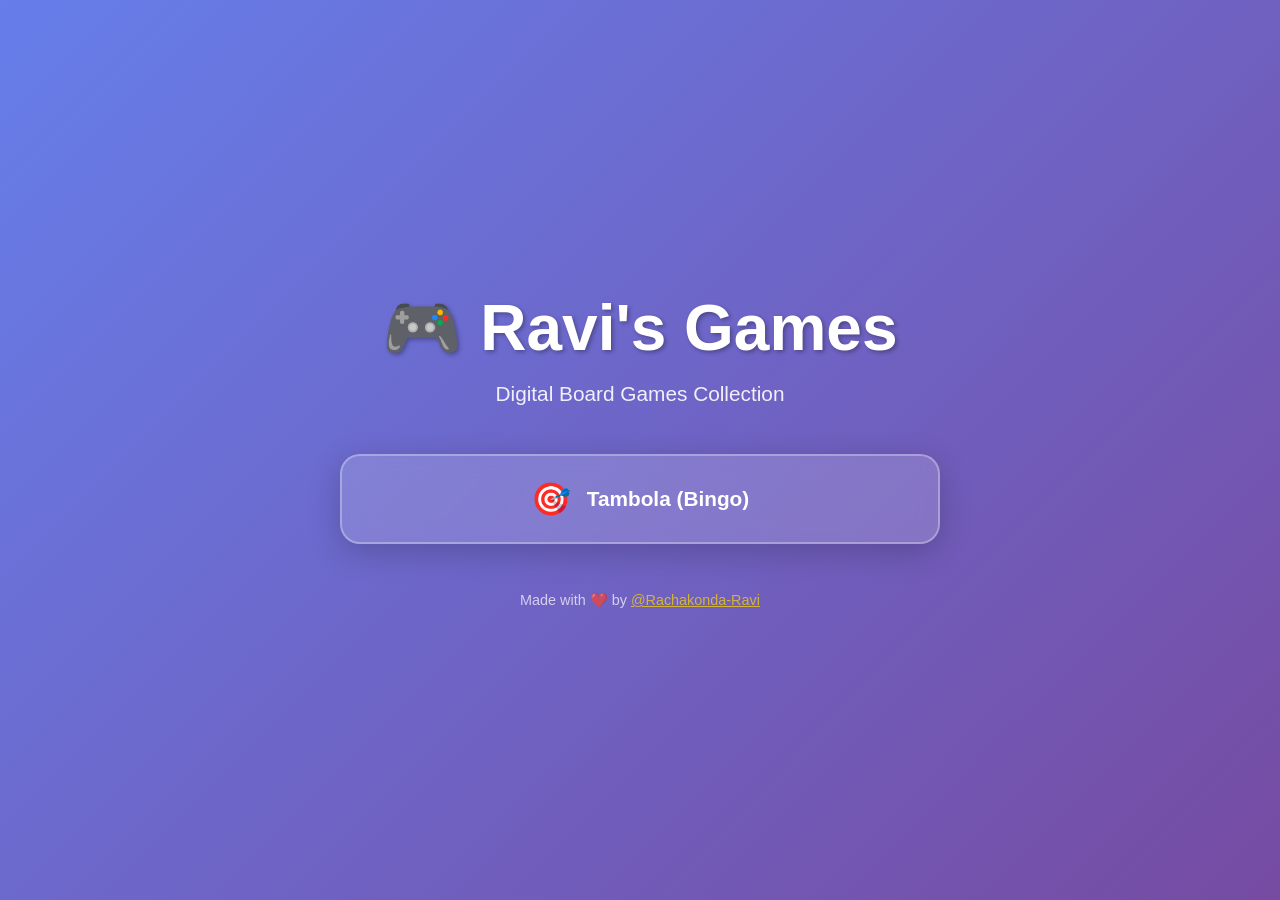
==== index.html @ 0602da0b "Create index.html" ====
<!DOCTYPE html>
<html lang="en">
<head>
    <meta charset="UTF-8">
    <meta name="viewport" content="width=device-width, initial-scale=1.0">
    <title>Ravi's Games 🎮</title>
    <style>
        * { margin: 0; padding: 0; box-sizing: border-box; }
        body {
            font-family: 'Segoe UI', Tahoma, Geneva, Verdana, sans-serif;
            background: linear-gradient(135deg, #667eea 0%, #764ba2 100%);
            min-height: 100vh;
            display: flex;
            flex-direction: column;
            align-items: center;
            justify-content: center;
            color: white;
            text-align: center;
            padding: 20px;
        }
        h1 {
            font-size: clamp(2.5rem, 8vw, 4rem);
            margin-bottom: 1rem;
            text-shadow: 2px 2px 4px rgba(0,0,0,0.3);
        }
        .subtitle {
            font-size: 1.3rem;
            margin-bottom: 3rem;
            opacity: 0.9;
        }
        .games-grid {
            display: grid;
            gap: 2rem;
            max-width: 600px;
            width: 100%;
        }
        .game-btn {
            background: rgba(255,255,255,0.15);
            backdrop-filter: blur(10px);
            border: 2px solid rgba(255,255,255,0.3);
            border-radius: 20px;
            padding: 1.5rem 2rem;
            font-size: 1.3rem;
            font-weight: bold;
            color: white;
            text-decoration: none;
            transition: all 0.3s ease;
            display: flex;
            align-items: center;
            justify-content: center;
            gap: 1rem;
            box-shadow: 0 8px 32px rgba(0,0,0,0.2);
        }
        .game-btn:hover {
            background: rgba(255,255,255,0.25);
            transform: translateY(-5px);
            box-shadow: 0 15px 40px rgba(0,0,0,0.3);
        }
        .game-icon {
            font-size: 2rem;
        }
        footer {
            margin-top: 3rem;
            opacity: 0.7;
            font-size: 0.9rem;
        }
    </style>
</head>
<body>
    <h1>🎮 Ravi's Games</h1>
    <p class="subtitle">Digital Board Games Collection</p>
    
    <div class="games-grid">
        <a href="Tambola.html" class="game-btn">
            <span class="game-icon">🎯</span>
            Tambola (Bingo)
        </a>
    </div>
    
    <footer>
        Made with ❤️ by <a href="https://github.com/Rachakonda-Ravi" style="color: #ffd700;">@Rachakonda-Ravi</a>
    </footer>
</body>
</html>
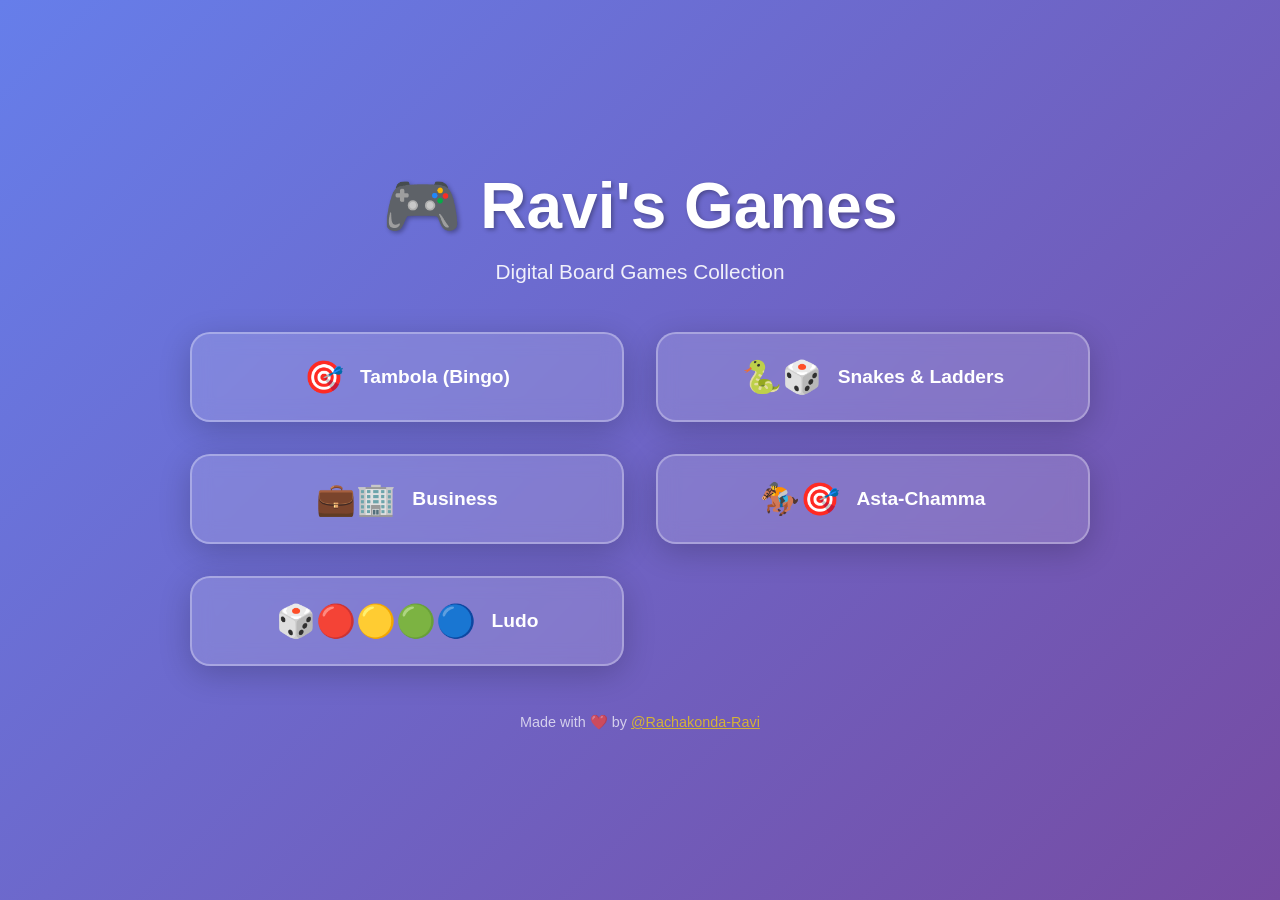
==== commit 2dd1d25a: "Update index.html" ====
--- a/index.html
+++ b/index.html
@@ -30,8 +30,9 @@
         }
         .games-grid {
             display: grid;
+            grid-template-columns: repeat(auto-fit, minmax(280px, 1fr));
             gap: 2rem;
-            max-width: 600px;
+            max-width: 900px;
             width: 100%;
         }
         .game-btn {
@@ -40,7 +41,7 @@
             border: 2px solid rgba(255,255,255,0.3);
             border-radius: 20px;
             padding: 1.5rem 2rem;
-            font-size: 1.3rem;
+            font-size: 1.2rem;
             font-weight: bold;
             color: white;
             text-decoration: none;
@@ -75,6 +76,22 @@
             <span class="game-icon">🎯</span>
             Tambola (Bingo)
         </a>
+        <a href="S&L.html" class="game-btn">
+            <span class="game-icon">🐍🎲</span>
+            Snakes & Ladders
+        </a>
+        <a href="Business.html" class="game-btn">
+            <span class="game-icon">💼🏢</span>
+            Business
+        </a>
+        <a href="AstaChamma.html" class="game-btn">
+            <span class="game-icon">🏇🎯</span>
+            Asta-Chamma
+        </a>
+        <a href="Ludo.html" class="game-btn">
+            <span class="game-icon">🎲🔴🟡🟢🔵</span>
+            Ludo
+        </a>
     </div>
     
     <footer>
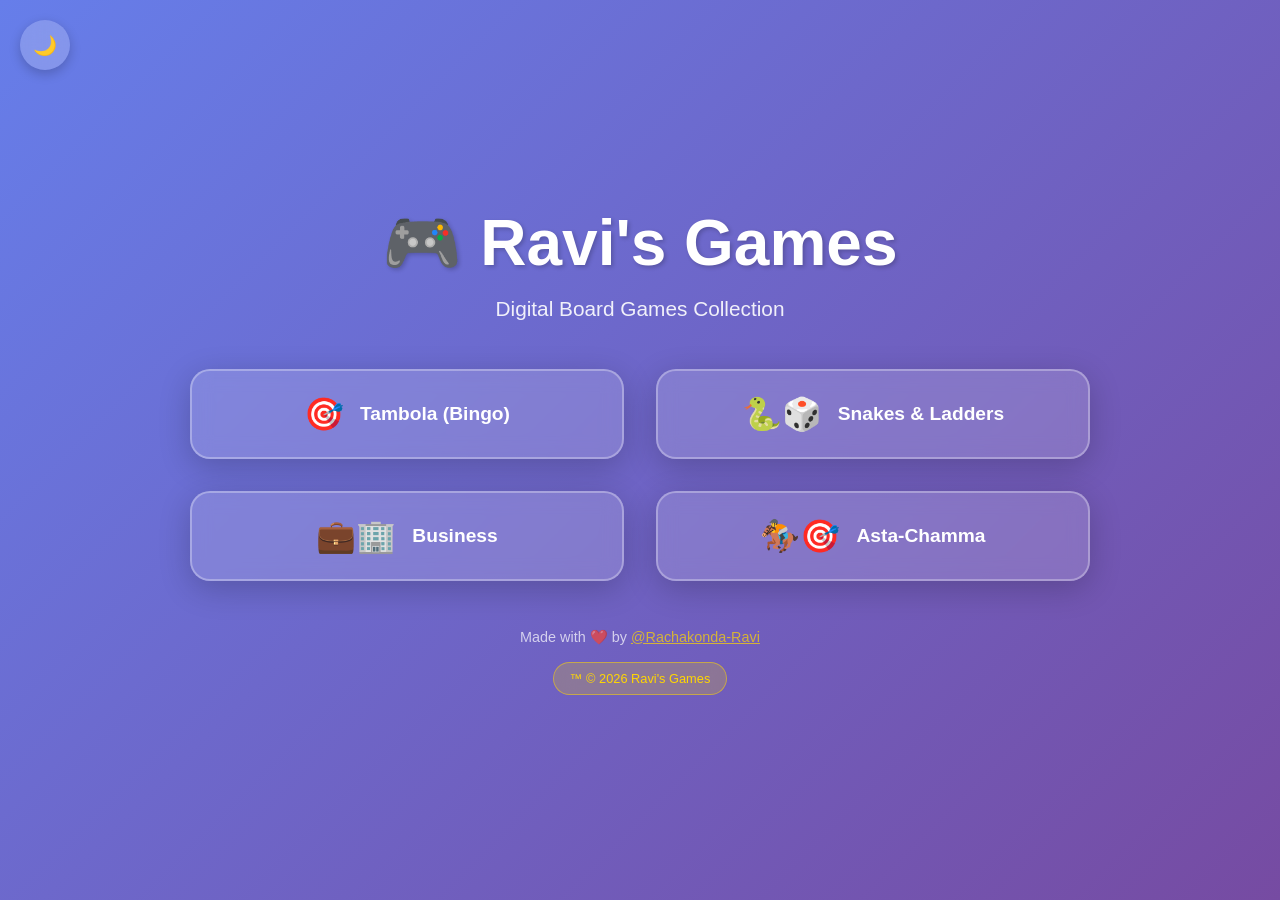
==== commit de267b33: "Update index.html" ====
--- a/index.html
+++ b/index.html
@@ -4,24 +4,42 @@
     <meta charset="UTF-8">
     <meta name="viewport" content="width=device-width, initial-scale=1.0">
     <title>Ravi's Games 🎮</title>
-    <style>
+    <style id="theme-styles">
+        :root {
+            --bg-primary: #667eea;
+            --bg-secondary: #764ba2;
+            --text-primary: white;
+            --shadow: rgba(0,0,0,0.2);
+            --border: rgba(255,255,255,0.3);
+            --btn-hover: rgba(255,255,255,0.25);
+        }
+        [data-theme="dark"] {
+            --bg-primary: #1a1a2e;
+            --bg-secondary: #16213e;
+            --text-primary: #e0e0e0;
+            --shadow: rgba(0,0,0,0.5);
+            --border: rgba(255,255,255,0.1);
+            --btn-hover: rgba(255,255,255,0.15);
+        }
+        
         * { margin: 0; padding: 0; box-sizing: border-box; }
         body {
             font-family: 'Segoe UI', Tahoma, Geneva, Verdana, sans-serif;
-            background: linear-gradient(135deg, #667eea 0%, #764ba2 100%);
+            background: linear-gradient(135deg, var(--bg-primary) 0%, var(--bg-secondary) 100%);
             min-height: 100vh;
             display: flex;
             flex-direction: column;
             align-items: center;
             justify-content: center;
-            color: white;
+            color: var(--text-primary);
             text-align: center;
             padding: 20px;
+            transition: background 0.3s ease;
         }
         h1 {
             font-size: clamp(2.5rem, 8vw, 4rem);
             margin-bottom: 1rem;
-            text-shadow: 2px 2px 4px rgba(0,0,0,0.3);
+            text-shadow: 2px 2px 4px var(--shadow);
         }
         .subtitle {
             font-size: 1.3rem;
@@ -38,36 +56,132 @@
         .game-btn {
             background: rgba(255,255,255,0.15);
             backdrop-filter: blur(10px);
-            border: 2px solid rgba(255,255,255,0.3);
+            border: 2px solid var(--border);
             border-radius: 20px;
             padding: 1.5rem 2rem;
             font-size: 1.2rem;
             font-weight: bold;
-            color: white;
+            color: var(--text-primary);
             text-decoration: none;
             transition: all 0.3s ease;
             display: flex;
             align-items: center;
             justify-content: center;
             gap: 1rem;
-            box-shadow: 0 8px 32px rgba(0,0,0,0.2);
+            box-shadow: 0 8px 32px var(--shadow);
         }
         .game-btn:hover {
-            background: rgba(255,255,255,0.25);
+            background: var(--btn-hover);
             transform: translateY(-5px);
-            box-shadow: 0 15px 40px rgba(0,0,0,0.3);
+            box-shadow: 0 15px 40px var(--shadow);
         }
         .game-icon {
             font-size: 2rem;
         }
-        footer {
+        .footer-content {
             margin-top: 3rem;
+            display: flex;
+            flex-direction: column;
+            align-items: center;
+            gap: 1rem;
+        }
+        .credits {
             opacity: 0.7;
             font-size: 0.9rem;
+        }
+        .trademark-btn {
+            background: rgba(255,215,0,0.2);
+            border: 1px solid rgba(255,215,0,0.5);
+            color: #ffd700;
+            padding: 8px 16px;
+            border-radius: 20px;
+            font-size: 0.8rem;
+            text-decoration: none;
+            transition: all 0.3s ease;
+            backdrop-filter: blur(10px);
+        }
+        .trademark-btn:hover {
+            background: rgba(255,215,0,0.3);
+            transform: translateY(-2px);
+        }
+        /* Theme Toggle Button */
+        .theme-toggle {
+            position: fixed;
+            top: 20px;
+            left: 20px;
+            width: 50px;
+            height: 50px;
+            border: none;
+            border-radius: 50%;
+            background: rgba(255,255,255,0.2);
+            color: var(--text-primary);
+            font-size: 1.2rem;
+            cursor: pointer;
+            backdrop-filter: blur(10px);
+            display: flex;
+            align-items: center;
+            justify-content: center;
+            transition: all 0.3s ease;
+            box-shadow: 0 4px 12px var(--shadow);
+            z-index: 100;
+        }
+        .theme-toggle:hover {
+            background: rgba(255,255,255,0.3);
+            transform: scale(1.1);
+        }
+        /* Modal Styles (unchanged) */
+        .rules-modal {
+            display: none;
+            position: fixed;
+            top: 0;
+            left: 0;
+            width: 100%;
+            height: 100%;
+            background: rgba(0,0,0,0.8);
+            z-index: 1000;
+            align-items: center;
+            justify-content: center;
+        }
+        .rules-content {
+            background: var(--text-primary);
+            color: #333;
+            max-width: 500px;
+            max-height: 80vh;
+            padding: 2rem;
+            border-radius: 20px;
+            box-shadow: 0 20px 40px rgba(0,0,0,0.5);
+            overflow-y: auto;
+        }
+        .close-btn {
+            position: absolute;
+            top: 20px;
+            right: 30px;
+            font-size: 2rem;
+            cursor: pointer;
+            color: #999;
+        }
+        .close-btn:hover { color: #333; }
+        .rules-list {
+            list-style: none;
+            padding: 0;
+        }
+        .rules-list li {
+            padding: 0.8rem 0;
+            border-bottom: 1px solid #eee;
+        }
+        .rules-list li:last-child { border-bottom: none; }
+        @media (max-width: 600px) {
+            .rules-content { margin: 20px; padding: 1.5rem; }
+            .theme-toggle { top: 15px; left: 15px; width: 45px; height: 45px; }
         }
     </style>
 </head>
 <body>
+    <!-- Top-left Theme Toggle -->
+    <button class="theme-toggle" id="themeToggle" title="Toggle Theme" aria-label="Toggle light/dark mode">
+        🌙
+    </button>
+
     <h1>🎮 Ravi's Games</h1>
     <p class="subtitle">Digital Board Games Collection</p>
     
@@ -88,14 +202,66 @@
             <span class="game-icon">🏇🎯</span>
             Asta-Chamma
         </a>
-        <a href="Ludo.html" class="game-btn">
-            <span class="game-icon">🎲🔴🟡🟢🔵</span>
-            Ludo
-        </a>
     </div>
     
-    <footer>
-        Made with ❤️ by <a href="https://github.com/Rachakonda-Ravi" style="color: #ffd700;">@Rachakonda-Ravi</a>
-    </footer>
+    <div class="footer-content">
+        <div class="credits">
+            Made with ❤️ by <a href="https://github.com/Rachakonda-Ravi" style="color: #ffd700;">@Rachakonda-Ravi</a>
+        </div>
+        <a href="#" id="trademarkBtn" class="trademark-btn" title="Terms & Copyright">
+            ™ © 2026 Ravi's Games
+        </a>
+    </div>
+
+    <!-- Rules Modal (unchanged) -->
+    <div id="rulesModal" class="rules-modal">
+        <div class="rules-content">
+            <span class="close-btn" id="closeModal">&times;</span>
+            <h2>📜 Rules of Use</h2>
+            <ul class="rules-list">
+                <li><strong>🎮 Personal Use Only:</strong> Play for fun on this site.</li>
+                <li><strong>🚫 No Commercial Use:</strong> Cannot use games for business/profit.</li>
+                <li><strong>❌ No Redistribution:</strong> Do not copy, share, or host elsewhere.</li>
+                <li><strong>🔒 No Use Without Permission:</strong> Cannot modify or use source code without written permission from Ravi Rachakonda.</li>
+                <li><strong>📱 Attribution Required:</strong> Credit "@Rachakonda-Ravi" if sharing screenshots.</li>
+            </ul>
+            <p style="margin-top: 1.5rem; font-size: 0.9rem; color: #666;">
+                © 2026 Ravi Rachakonda. All Rights Reserved. 
+                <a href="mailto:rachakonda.ravi@example.com" style="color: #007bff;">Contact for permissions</a>
+            </p>
+        </div>
+    </div>
+
+    <script>
+        // Theme Toggle with localStorage persistence
+        const themeToggle = document.getElementById('themeToggle');
+        const themeStyles = document.getElementById('theme-styles');
+        const html = document.documentElement;
+        
+        // Load saved theme or default to light
+        const savedTheme = localStorage.getItem('theme') || 'light';
+        html.setAttribute('data-theme', savedTheme);
+        themeToggle.textContent = savedTheme === 'dark' ? '☀️' : '🌙';
+        
+        themeToggle.onclick = () => {
+            const currentTheme = html.getAttribute('data-theme');
+            const newTheme = currentTheme === 'light' ? 'dark' : 'light';
+            
+            html.setAttribute('data-theme', newTheme);
+            localStorage.setItem('theme', newTheme);
+            themeToggle.textContent = newTheme === 'dark' ? '☀️' : '🌙';
+        };
+        
+        // Modal logic (unchanged)
+        const trademarkBtn = document.getElementById('trademarkBtn');
+        const rulesModal = document.getElementById('rulesModal');
+        const closeModal = document.getElementById('closeModal');
+        
+        trademarkBtn.onclick = (e) => { e.preventDefault(); rulesModal.style.display = 'flex'; };
+        closeModal.onclick = () => rulesModal.style.display = 'none';
+        window.onclick = (e) => {
+            if(e.target === rulesModal) rulesModal.style.display = 'none';
+        };
+    </script>
 </body>
 </html>
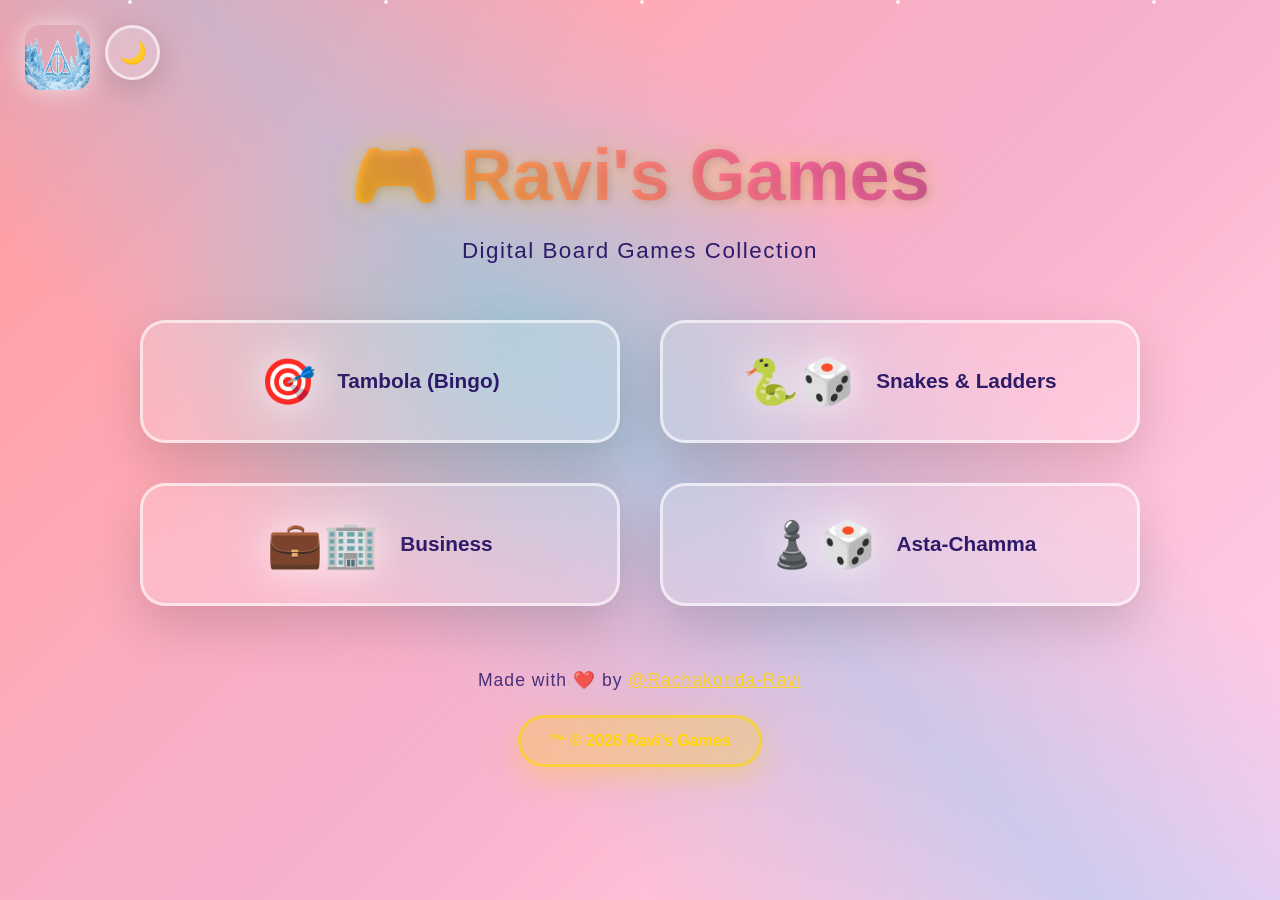
==== commit 2e72e4af: "Update index.html" ====
--- a/index.html
+++ b/index.html
@@ -4,24 +4,38 @@
     <meta charset="UTF-8">
     <meta name="viewport" content="width=device-width, initial-scale=1.0">
     <title>Ravi's Games 🎮</title>
+    <!-- Light Theme Favicon (Fire/Ice PNG) -->
+    <link id="favicon" rel="icon" type="image/png" href="./img/fireHallows.png" 
+        media="(prefers-color-scheme: light)">
+
+    <!-- Dark Theme Favicon (Fire PNG) -->
+    <link id="favicon" rel="icon" type="image/png" href="./img/iceHallows.png" 
+        media="(prefers-color-scheme: dark)">
+
+    <!-- Fallback (always loads if no theme preference) -->
+    <link id="favicon" rel="icon" type="image/png" href="./img/fireHallows.png">
+
     <style id="theme-styles">
         :root {
-            --bg-primary: #667eea;
-            --bg-secondary: #764ba2;
-            --text-primary: white;
-            --shadow: rgba(0,0,0,0.2);
-            --border: rgba(255,255,255,0.3);
-            --btn-hover: rgba(255,255,255,0.25);
+            --bg-primary: #ff9a9e;
+            --bg-secondary: #fecfef;
+            --text-primary: #2d1b69;
+            --shadow: rgba(0,0,0,0.15);
+            --border: rgba(255,255,255,0.6);
+            --btn-hover: rgba(255,255,255,0.4);
+            --accent-gold: #ffd700;
         }
         [data-theme="dark"] {
-            --bg-primary: #1a1a2e;
-            --bg-secondary: #16213e;
-            --text-primary: #e0e0e0;
-            --shadow: rgba(0,0,0,0.5);
-            --border: rgba(255,255,255,0.1);
-            --btn-hover: rgba(255,255,255,0.15);
-        }
-        
+            --bg-primary: #0f0f23;
+            --bg-secondary: #1a1a3a;
+            --text-primary: #e8e8ff;
+            --shadow: rgba(0,0,0,0.7);
+            --border: rgba(255,255,255,0.2);
+            --btn-hover: rgba(255,255,255,0.2);
+            --accent-gold: #ffed4a;
+        }
+        
+        /* ANIMATED AURORA BOREALIS BACKGROUND */
         * { margin: 0; padding: 0; box-sizing: border-box; }
         body {
             font-family: 'Segoe UI', Tahoma, Geneva, Verdana, sans-serif;
@@ -34,150 +48,343 @@
             color: var(--text-primary);
             text-align: center;
             padding: 20px;
-            transition: background 0.3s ease;
-        }
-        h1 {
-            font-size: clamp(2.5rem, 8vw, 4rem);
-            margin-bottom: 1rem;
-            text-shadow: 2px 2px 4px var(--shadow);
-        }
-        .subtitle {
-            font-size: 1.3rem;
-            margin-bottom: 3rem;
-            opacity: 0.9;
-        }
-        .games-grid {
-            display: grid;
-            grid-template-columns: repeat(auto-fit, minmax(280px, 1fr));
-            gap: 2rem;
-            max-width: 900px;
-            width: 100%;
-        }
-        .game-btn {
-            background: rgba(255,255,255,0.15);
-            backdrop-filter: blur(10px);
-            border: 2px solid var(--border);
-            border-radius: 20px;
-            padding: 1.5rem 2rem;
-            font-size: 1.2rem;
-            font-weight: bold;
-            color: var(--text-primary);
-            text-decoration: none;
-            transition: all 0.3s ease;
-            display: flex;
-            align-items: center;
-            justify-content: center;
-            gap: 1rem;
-            box-shadow: 0 8px 32px var(--shadow);
-        }
-        .game-btn:hover {
-            background: var(--btn-hover);
-            transform: translateY(-5px);
-            box-shadow: 0 15px 40px var(--shadow);
-        }
-        .game-icon {
-            font-size: 2rem;
-        }
-        .footer-content {
-            margin-top: 3rem;
-            display: flex;
-            flex-direction: column;
-            align-items: center;
-            gap: 1rem;
-        }
-        .credits {
-            opacity: 0.7;
-            font-size: 0.9rem;
-        }
-        .trademark-btn {
-            background: rgba(255,215,0,0.2);
-            border: 1px solid rgba(255,215,0,0.5);
-            color: #ffd700;
-            padding: 8px 16px;
-            border-radius: 20px;
-            font-size: 0.8rem;
-            text-decoration: none;
-            transition: all 0.3s ease;
-            backdrop-filter: blur(10px);
-        }
-        .trademark-btn:hover {
-            background: rgba(255,215,0,0.3);
-            transform: translateY(-2px);
-        }
-        /* Theme Toggle Button */
-        .theme-toggle {
-            position: fixed;
-            top: 20px;
-            left: 20px;
-            width: 50px;
-            height: 50px;
-            border: none;
-            border-radius: 50%;
-            background: rgba(255,255,255,0.2);
-            color: var(--text-primary);
-            font-size: 1.2rem;
-            cursor: pointer;
-            backdrop-filter: blur(10px);
-            display: flex;
-            align-items: center;
-            justify-content: center;
-            transition: all 0.3s ease;
-            box-shadow: 0 4px 12px var(--shadow);
-            z-index: 100;
-        }
-        .theme-toggle:hover {
-            background: rgba(255,255,255,0.3);
-            transform: scale(1.1);
-        }
-        /* Modal Styles (unchanged) */
-        .rules-modal {
-            display: none;
+            position: relative;
+            overflow: hidden;
+            transition: all 0.6s cubic-bezier(0.68, -0.55, 0.265, 1.55);
+        }
+        
+        /* Aurora Layer 1 - Flowing Waves */
+        body::before {
+            content: '';
             position: fixed;
             top: 0;
             left: 0;
             width: 100%;
             height: 100%;
-            background: rgba(0,0,0,0.8);
+            background: 
+                linear-gradient(45deg, transparent 30%, rgba(135,206,250,0.4) 50%, transparent 70%),
+                linear-gradient(-45deg, transparent 30%, rgba(255,182,193,0.3) 50%, transparent 70%),
+                linear-gradient(135deg, transparent 30%, rgba(221,160,221,0.35) 50%, transparent 70%);
+            animation: auroraWave1 8s ease-in-out infinite;
+            z-index: -2;
+        }
+        
+        /* Aurora Layer 2 - Shimmering Curtains */
+        body::after {
+            content: '';
+            position: fixed;
+            top: 0;
+            left: 0;
+            width: 200%;
+            height: 200%;
+            background: 
+                radial-gradient(ellipse 30% 30% at 20% 20%, rgba(64,224,208,0.3), transparent 50%),
+                radial-gradient(ellipse 25% 25% at 80% 80%, rgba(255,105,180,0.25), transparent 50%),
+                radial-gradient(ellipse 20% 20% at 40% 60%, rgba(173,216,230,0.2), transparent 50%);
+            animation: auroraCurtains 12s linear infinite;
+            z-index: -1;
+        }
+        
+        @keyframes auroraWave1 {
+            0%, 100% { transform: translateX(-100%) skewX(25deg); opacity: 0.6; }
+            50% { transform: translateX(100%) skewX(-25deg); opacity: 1; }
+        }
+        
+        @keyframes auroraCurtains {
+            0% { transform: translateY(0%) rotate(0deg); }
+            25% { transform: translateY(-20%) rotate(2deg); }
+            50% { transform: translateY(-10%) rotate(-1deg); }
+            75% { transform: translateY(-15%) rotate(1deg); }
+            100% { transform: translateY(0%) rotate(0deg); }
+        }
+        
+        /* FLOATING PARTICLES */
+        .particles {
+            position: fixed;
+            top: 0;
+            left: 0;
+            width: 100%;
+            height: 100%;
+            pointer-events: none;
+            z-index: -1;
+        }
+        .particle {
+            position: absolute;
+            width: 4px;
+            height: 4px;
+            background: rgba(255,255,255,0.8);
+            border-radius: 50%;
+            animation: float 15s infinite linear;
+        }
+        .particle:nth-child(1) { left: 10%; animation-delay: 0s; }
+        .particle:nth-child(2) { left: 30%; animation-delay: 2s; }
+        .particle:nth-child(3) { left: 50%; animation-delay: 4s; }
+        .particle:nth-child(4) { left: 70%; animation-delay: 6s; }
+        .particle:nth-child(5) { left: 90%; animation-delay: 8s; }
+        @keyframes float {
+            0% { transform: translateY(100vh) scale(0); opacity: 0; }
+            10% { opacity: 1; }
+            90% { opacity: 1; }
+            100% { transform: translateY(-100px) scale(1); opacity: 0; }
+        }
+        
+        /* LOGO ANIMATION */
+        .logo {
+            position: fixed;
+            top: 25px;
+            left: 25px;
+            width: 65px;
+            height: 65px;
+            border-radius: 15px;
+            animation: logoPulse 3s ease-in-out infinite;
+            z-index: 101;
+            box-shadow: 0 0 25px rgba(255,255,255,0.6);
+        }
+        @keyframes logoPulse {
+            0%, 100% { 
+                transform: scale(1) rotate(0deg); 
+                filter: brightness(1) drop-shadow(0 0 10px rgba(255,255,255,0.5));
+            }
+            50% { 
+                transform: scale(1.1) rotate(180deg); 
+                filter: brightness(1.3) drop-shadow(0 0 25px rgba(255,255,255,0.8));
+            }
+        }
+        
+        /* ENHANCED THEME TOGGLE */
+        .theme-toggle {
+            position: fixed;
+            top: 25px;
+            left: 105px;
+            width: 55px;
+            height: 55px;
+            border: 3px solid var(--border);
+            border-radius: 50%;
+            background: rgba(255,255,255,0.2);
+            color: var(--text-primary);
+            font-size: 1.4rem;
+            cursor: pointer;
+            backdrop-filter: blur(20px);
+            display: flex;
+            align-items: center;
+            justify-content: center;
+            transition: all 0.4s cubic-bezier(0.68, -0.55, 0.265, 1.55);
+            box-shadow: 0 8px 30px var(--shadow);
+            z-index: 100;
+        }
+        .theme-toggle:hover {
+            transform: scale(1.2) rotate(360deg);
+            background: var(--btn-hover);
+            box-shadow: 0 15px 40px var(--shadow);
+        }
+        .theme-toggle:active {
+            transform: scale(0.95) rotate(0deg);
+        }
+        
+        /* ANIMATED TITLE */
+        h1 {
+            font-size: clamp(2.8rem, 8vw, 4.5rem);
+            margin-bottom: 1.2rem;
+            background: linear-gradient(45deg, var(--accent-gold), #ff6b9d, var(--text-primary), #4ecdc4);
+            background-size: 300% 300%;
+            -webkit-background-clip: text;
+            -webkit-text-fill-color: transparent;
+            background-clip: text;
+            animation: titleShimmer 4s ease-in-out infinite, titleFloat 6s ease-in-out infinite;
+            text-shadow: 2px 2px 10px var(--shadow);
+            filter: drop-shadow(0 0 15px rgba(255,215,0,0.4));
+        }
+        @keyframes titleShimmer {
+            0%, 100% { background-position: 0% 50%; }
+            50% { background-position: 100% 50%; }
+        }
+        @keyframes titleFloat {
+            0%, 100% { transform: translateY(0px); }
+            50% { transform: translateY(-10px); }
+        }
+        
+        .subtitle {
+            font-size: 1.4rem;
+            margin-bottom: 3.5rem;
+            opacity: 0.9;
+            animation: fadeInUp 1.5s cubic-bezier(0.68, -0.55, 0.265, 1.55) 0.5s both;
+            letter-spacing: 1.5px;
+        }
+        
+        /* GAMES GRID WITH 3D EFFECTS */
+        .games-grid {
+            display: grid;
+            grid-template-columns: repeat(2, minmax(300px, 1fr));
+            grid-template-rows: repeat(2, auto);
+            gap: 2.5rem;
+            max-width: 1000px;
+            width: 100%;
+            perspective: 1200px;
+        }
+        .game-btn {
+            background: rgba(255,255,255,0.18);
+            backdrop-filter: blur(25px);
+            border: 3px solid var(--border);
+            border-radius: 25px;
+            padding: 2rem 2.5rem;
+            font-size: 1.3rem;
+            font-weight: 800;
+            color: var(--text-primary);
+            text-decoration: none;
+            transition: all 0.6s cubic-bezier(0.68, -0.55, 0.265, 1.55);
+            display: flex;
+            align-items: center;
+            justify-content: center;
+            gap: 1.3rem;
+            box-shadow: 0 20px 50px var(--shadow);
+            position: relative;
+            overflow: hidden;
+            transform-style: preserve-3d;
+        }
+        .game-btn::before {
+            content: '';
+            position: absolute;
+            top: -2px;
+            left: -2px;
+            right: -2px;
+            bottom: -2px;
+            background: linear-gradient(45deg, #ff6b9d, #4ecdc4, #ffd700, #ff9a9e);
+            border-radius: 23px;
+            z-index: -1;
+            opacity: 0;
+            transition: opacity 0.6s ease;
+        }
+        .game-btn::after {
+            content: '';
+            position: absolute;
+            top: 0;
+            left: -100%;
+            width: 100%;
+            height: 100%;
+            background: linear-gradient(90deg, transparent, rgba(255,255,255,0.5), transparent);
+            transition: left 0.7s;
+        }
+        .game-btn:hover::before {
+            opacity: 1;
+        }
+        .game-btn:hover::after {
+            left: 100%;
+        }
+        .game-btn:hover {
+            background: var(--btn-hover);
+            transform: translateY(-15px) translateZ(40px) rotateX(8deg) scale(1.05);
+            box-shadow: 0 35px 80px var(--shadow);
+        }
+        .game-icon {
+            font-size: 2.8rem;
+            filter: drop-shadow(0 0 20px rgba(255,255,255,0.8));
+            transition: all 0.5s cubic-bezier(0.68, -0.55, 0.265, 1.55);
+        }
+        .game-btn:hover .game-icon {
+            transform: scale(1.3) rotate(360deg);
+            filter: drop-shadow(0 0 30px var(--accent-gold));
+        }
+        
+        /* FOOTER ANIMATIONS */
+        .footer-content {
+            margin-top: 4rem;
+            display: flex;
+            flex-direction: column;
+            align-items: center;
+            gap: 1.5rem;
+            animation: fadeInUp 2s cubic-bezier(0.68, -0.55, 0.265, 1.55) 1s both;
+        }
+        .credits {
+            opacity: 0.85;
+            font-size: 1.1rem;
+            letter-spacing: 1px;
+            animation: pulseGlow 2s ease-in-out infinite;
+        }
+        @keyframes pulseGlow {
+            0%, 100% { opacity: 0.85; }
+            50% { opacity: 1; }
+        }
+        .trademark-btn {
+            background: rgba(255,215,0,0.25);
+            border: 3px solid rgba(255,215,0,0.6);
+            color: var(--accent-gold);
+            padding: 14px 28px;
+            border-radius: 30px;
+            font-size: 1rem;
+            font-weight: 700;
+            text-decoration: none;
+            transition: all 0.5s cubic-bezier(0.68, -0.55, 0.265, 1.55);
+            backdrop-filter: blur(20px);
+            animation: fadeInUp 2s cubic-bezier(0.68, -0.55, 0.265, 1.55) 1.3s both;
+            box-shadow: 0 10px 30px rgba(255,215,0,0.3);
+        }
+        .trademark-btn:hover {
+            background: rgba(255,215,0,0.4);
+            transform: translateY(-8px) scale(1.1);
+            box-shadow: 0 25px 60px rgba(255,215,0,0.5);
+        }
+        
+        /* MODAL WITH ANIMATIONS */
+        @keyframes fadeInUp {
+            from { opacity: 0; transform: translateY(50px) scale(0.9); }
+            to { opacity: 1; transform: translateY(0) scale(1); }
+        }
+        .rules-modal {
+            display: none;
+            position: fixed;
+            top: 0;
+            left: 0;
+            width: 100%;
+            height: 100%;
+            background: rgba(0,0,0,0.9);
             z-index: 1000;
             align-items: center;
             justify-content: center;
+            animation: modalFade 0.4s ease-out;
+        }
+        @keyframes modalFade {
+            from { opacity: 0; }
+            to { opacity: 1; }
         }
         .rules-content {
-            background: var(--text-primary);
+            background: rgba(255,255,255,0.98);
+            backdrop-filter: blur(30px);
             color: #333;
-            max-width: 500px;
-            max-height: 80vh;
-            padding: 2rem;
-            border-radius: 20px;
-            box-shadow: 0 20px 40px rgba(0,0,0,0.5);
+            max-width: 550px;
+            max-height: 85vh;
+            padding: 3rem;
+            border-radius: 30px;
+            box-shadow: 0 40px 100px rgba(0,0,0,0.8);
             overflow-y: auto;
-        }
-        .close-btn {
-            position: absolute;
-            top: 20px;
-            right: 30px;
-            font-size: 2rem;
-            cursor: pointer;
-            color: #999;
-        }
-        .close-btn:hover { color: #333; }
-        .rules-list {
-            list-style: none;
-            padding: 0;
-        }
-        .rules-list li {
-            padding: 0.8rem 0;
-            border-bottom: 1px solid #eee;
-        }
-        .rules-list li:last-child { border-bottom: none; }
+            animation: modalSlide 0.6s cubic-bezier(0.68, -0.55, 0.265, 1.55);
+            border: 1px solid rgba(255,255,255,0.3);
+        }
+        @keyframes modalSlide {
+            from { opacity: 0; transform: scale(0.7) translateY(30px); }
+            to { opacity: 1; transform: scale(1) translateY(0); }
+        }
+        
+        /* RESPONSIVE */
         @media (max-width: 600px) {
-            .rules-content { margin: 20px; padding: 1.5rem; }
-            .theme-toggle { top: 15px; left: 15px; width: 45px; height: 45px; }
+            .rules-content { margin: 20px; padding: 2rem; }
+            .theme-toggle, .logo { top: 20px; left: 20px; width: 50px; height: 50px; }
+            .games-grid { gap: 2rem; }
+            .theme-toggle { left: 85px; }
         }
     </style>
 </head>
 <body>
-    <!-- Top-left Theme Toggle -->
+    <!-- Floating Particles -->
+    <div class="particles">
+        <div class="particle"></div>
+        <div class="particle"></div>
+        <div class="particle"></div>
+        <div class="particle"></div>
+        <div class="particle"></div>
+    </div>
+
+    <!-- Logo + Theme Toggle -->
+    <img src="./img/iceHallows.png" alt="Ravi's Games Logo" class="logo">
     <button class="theme-toggle" id="themeToggle" title="Toggle Theme" aria-label="Toggle light/dark mode">
         🌙
     </button>
@@ -199,21 +406,21 @@
             Business
         </a>
         <a href="AstaChamma.html" class="game-btn">
-            <span class="game-icon">🏇🎯</span>
+            <span class="game-icon">♟️🎲</span>
             Asta-Chamma
         </a>
     </div>
     
     <div class="footer-content">
         <div class="credits">
-            Made with ❤️ by <a href="https://github.com/Rachakonda-Ravi" style="color: #ffd700;">@Rachakonda-Ravi</a>
+            Made with ❤️ by <a href="https://github.com/Rachakonda-Ravi" style="color: var(--accent-gold);">@Rachakonda-Ravi</a>
         </div>
         <a href="#" id="trademarkBtn" class="trademark-btn" title="Terms & Copyright">
             ™ © 2026 Ravi's Games
         </a>
     </div>
 
-    <!-- Rules Modal (unchanged) -->
+    <!-- Rules Modal -->
     <div id="rulesModal" class="rules-modal">
         <div class="rules-content">
             <span class="close-btn" id="closeModal">&times;</span>
@@ -233,26 +440,38 @@
     </div>
 
     <script>
-        // Theme Toggle with localStorage persistence
+        // Theme Toggle with localStorage
         const themeToggle = document.getElementById('themeToggle');
-        const themeStyles = document.getElementById('theme-styles');
         const html = document.documentElement;
         
-        // Load saved theme or default to light
         const savedTheme = localStorage.getItem('theme') || 'light';
         html.setAttribute('data-theme', savedTheme);
+        // --- Favicon sync with YOUR toggle theme ---
+        const faviconEl = document.getElementById('favicon');
+        const FAVICON = {
+        light: "./img/fireHallows.png",
+        dark: "./img/iceHallows.png"
+        };
+
+        function setFavicon(theme) {
+        if (!faviconEl) return;
+        faviconEl.href = (theme === "dark") ? FAVICON.dark : FAVICON.light;
+        }
+
+        // Apply on page load
+        setFavicon(savedTheme);
         themeToggle.textContent = savedTheme === 'dark' ? '☀️' : '🌙';
         
         themeToggle.onclick = () => {
             const currentTheme = html.getAttribute('data-theme');
             const newTheme = currentTheme === 'light' ? 'dark' : 'light';
-            
             html.setAttribute('data-theme', newTheme);
             localStorage.setItem('theme', newTheme);
             themeToggle.textContent = newTheme === 'dark' ? '☀️' : '🌙';
+            setFavicon(newTheme); 
         };
         
-        // Modal logic (unchanged)
+        // Modal logic
         const trademarkBtn = document.getElementById('trademarkBtn');
         const rulesModal = document.getElementById('rulesModal');
         const closeModal = document.getElementById('closeModal');
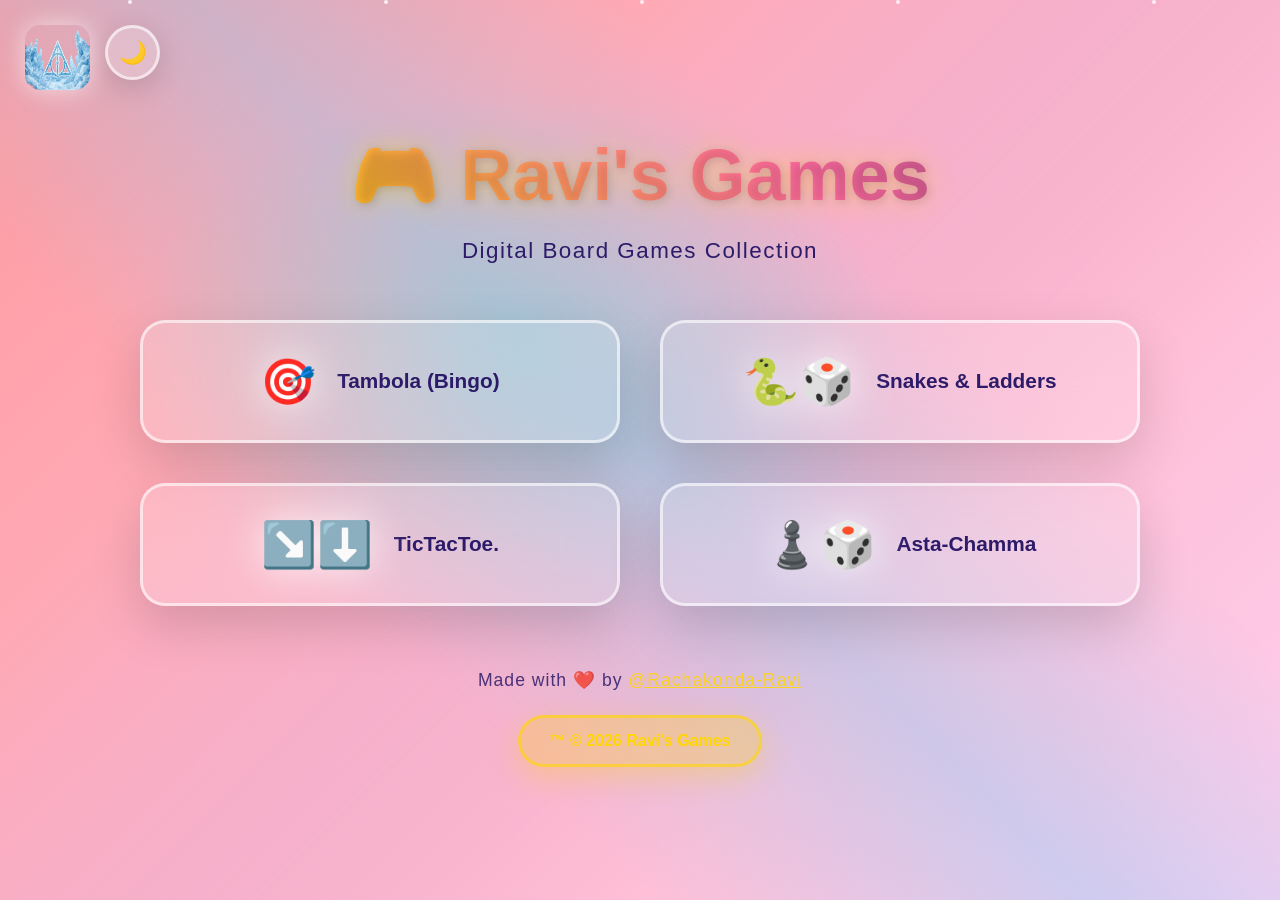
==== commit b675c20c: "Update index.html" ====
--- a/index.html
+++ b/index.html
@@ -401,9 +401,9 @@
             <span class="game-icon">🐍🎲</span>
             Snakes & Ladders
         </a>
-        <a href="Business.html" class="game-btn">
-            <span class="game-icon">💼🏢</span>
-            Business
+        <a href="TicTacToe.html" class="game-btn">
+            <span class="game-icon">↘️⬇️</span>
+            TicTacToe.
         </a>
         <a href="AstaChamma.html" class="game-btn">
             <span class="game-icon">♟️🎲</span>
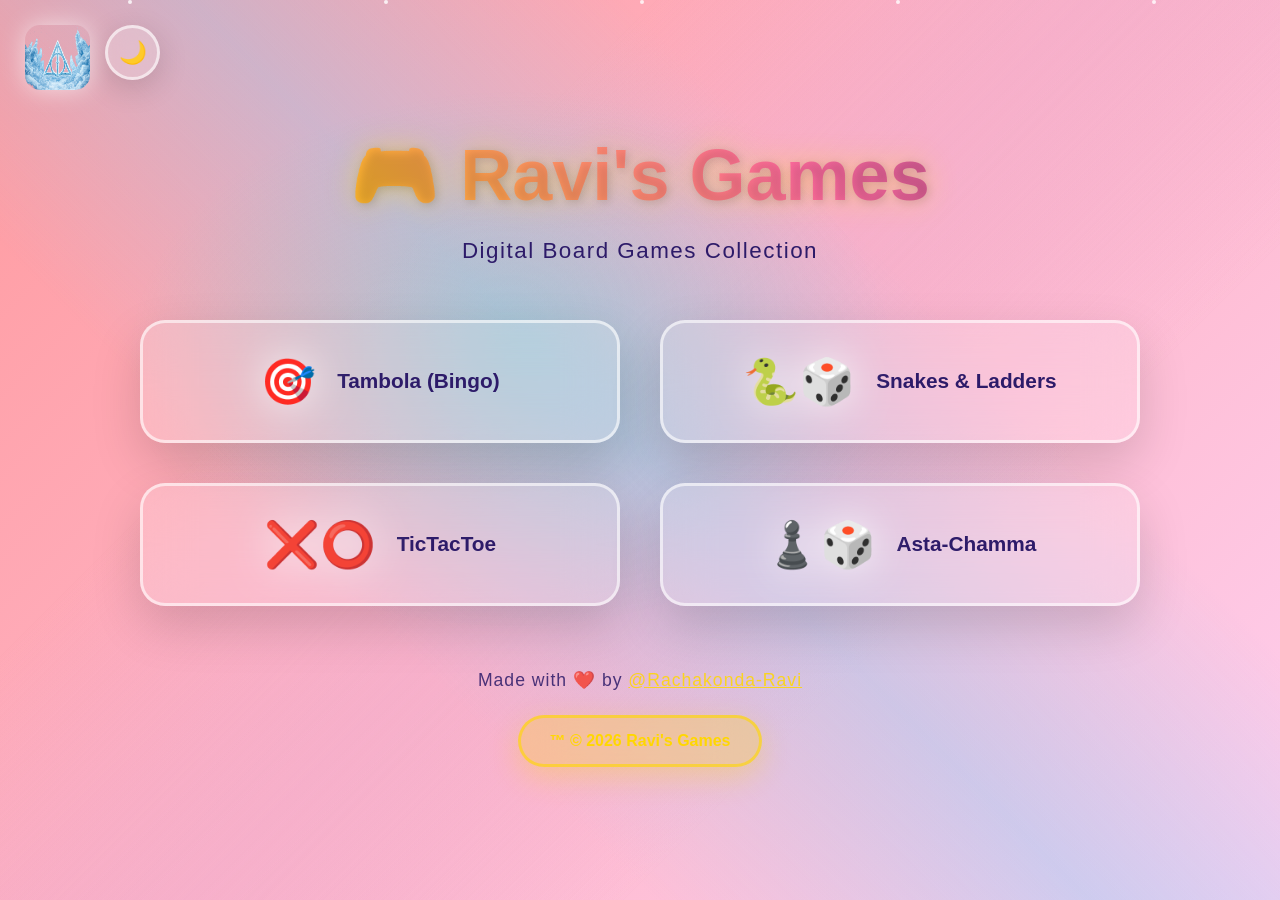
==== commit 6967fc31: "Update index.html" ====
--- a/index.html
+++ b/index.html
@@ -402,8 +402,8 @@
             Snakes & Ladders
         </a>
         <a href="TicTacToe.html" class="game-btn">
-            <span class="game-icon">↘️⬇️</span>
-            TicTacToe.
+            <span class="game-icon">❌⭕</span>
+            TicTacToe
         </a>
         <a href="AstaChamma.html" class="game-btn">
             <span class="game-icon">♟️🎲</span>
